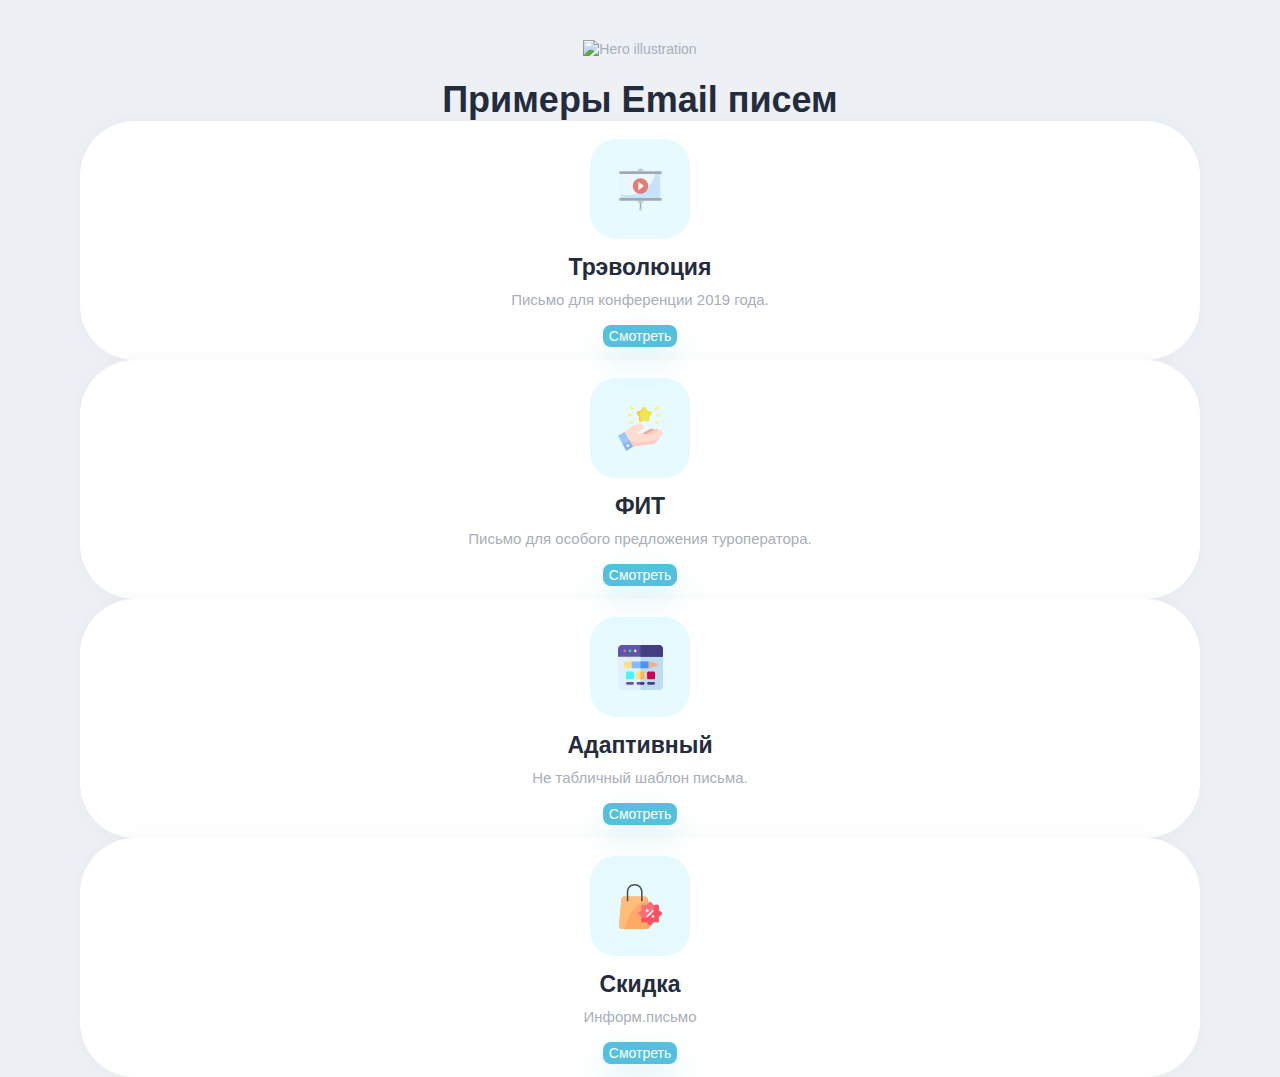
==== index.html @ ebe29a0d "Add email samples" ====
<!DOCTYPE HTML>
<html>

<head>
    <title>Карусель писем</title>
    <meta charset="UTF-8">
    <meta name="viewport" content="width=device-width, initial-scale=1, minimum-scale=1, maximum-scale=1, user-scalable=no" />

    <link rel="stylesheet" href="https://use.typekit.net/kbk6tcd.css">
    <link rel="stylesheet" href="https://cdnjs.cloudflare.com/ajax/libs/slick-carousel/1.9.0/slick.min.css" integrity="sha256-UK1EiopXIL+KVhfbFa8xrmAWPeBjMVdvYMYkTAEv/HI=" crossorigin="anonymous" />

    <script src="https://code.jquery.com/jquery-3.4.1.min.js" integrity="sha256-CSXorXvZcTkaix6Yvo6HppcZGetbYMGWSFlBw8HfCJo=" crossorigin="anonymous"></script>
    <script src="https://cdnjs.cloudflare.com/ajax/libs/slick-carousel/1.9.0/slick.min.js" integrity="sha256-NXRS8qVcmZ3dOv3LziwznUHPegFhPZ1F/4inU7uC8h0=" crossorigin="anonymous"></script>
    <link rel="stylesheet" href="style.css">
    <script src="script.js"></script>
</head>

<body>
<div class="main">
    <div class="shell">
        <div class="hero-image">
            <img src="http://mariospittas.com/demo/popular-frameworks/assets/images/hero-illustration.svg" alt="Hero illustration">
        </div>
        <div class="heading-main">
            <h2>Примеры Email писем</h2>
        </div>

        <div class="carousel">
            <div class="slick-slider">
                <div class="carousel-block">
                    <div class="cb-image">
                        <img src="images/projector.svg" alt="">
                    </div>
                    <div class="cb-content">
                        <h4>Трэволюция</h4>
                        <p>Письмо для конференции 2019 года.</p>
                    </div>
                    <a href="samples/trevolution.html" class="cb-link" target="_blank">Смотреть</a>
                </div>

                <div class="carousel-block">
                    <div class="cb-image" style="background: #E6FAFF;">
                        <img src="images/review.svg" alt="">
                    </div>
                    <div class="cb-content">
                        <h4>ФИТ</h4>
                        <p>Письмо для особого предложения туроператора.</p>
                    </div>
                    <a href="samples/fit.html" class="cb-link" target="_blank">Смотреть</a>
                </div>

                <div class="carousel-block">
                    <div class="cb-image" style="background: #E6FAFF;">
                        <img src="images/task.svg" alt="">
                    </div>
                    <div class="cb-content">
                        <h4>Адаптивный</h4>
                        <p>Не табличный шаблон письма.</p>
                    </div>
                    <a href="samples/adaptive.html" class="cb-link" target="_blank">Смотреть</a>
                </div>

                <div class="carousel-block">
                    <div class="cb-image" style="background: #E6FAFF;">
                        <img src="images/sale.svg" alt="">
                    </div>
                    <div class="cb-content">
                        <h4>Скидка</h4>
                        <p>Информ.письмо</p>
                    </div>
                    <a href="samples/sale.html" class="cb-link" target="_blank">Смотреть</a>
                </div>

            </div>
        </div>
    </div>
</div>
</body>

</html>
---- style.css ----
* {
    margin: 0;
    padding: 0;
    outline: 0;
    -webkit-tap-highlight-color: rgba(0, 0, 0, 0);
    box-sizing: border-box;
}

body, html { height: 100%; }
body {
    font-family: proxima-nova, sans-serif;
    font-size: 14px;
    line-height: 1.3em;
    color: #A9AEB9;
    background: #EDF0F5;
}


p { margin-bottom: 1.5rem; }
h1, h2, h3, h4, h5, h6 {
    line-height: 1.2em;
    color: #242B3D;
}

img {
    max-width: 100%;
}

h1 { font-size: 52px; }
h2 { font-size: 42px; }
h3 { font-size: 30px; }
h4 { font-size: 24px; }
h5 { font-size: 20px; }
h6 { font-size: 16px; }

.shell { max-width: 1200px; margin: 0 auto; }

/* My code */
.main {
    padding-top: 80px;
}

.heading-main {
    max-width: 760px;
    margin: 0 auto;
    text-align: center;
    position: relative;
    margin-bottom: 20px;
}

.heading-main h1 {
    font-weight: 700;
}

.hero-image {
    text-align: center;
    margin-bottom: 20px;
}

.carousel-block {
    background: #fff;
    height: 210px;
    border-radius: 55px;
    text-align: center;
    padding: 16px;
    box-shadow: 0 0 24px rgba(35, 36, 39, 0.03);
}

.slick-slide {
    margin: 40px 15px;
}

.cb-image {
    width: 88px;
    height: 88px;
    background: #E6FAFF;
    border-radius: 26px;
    margin: 0 auto 15px auto;
    display: flex;
    align-items: center;
    justify-content: center;
}

.cb-image img {
    height: 45px;
}

.cb-content {
    text-align: center;
}

.cb-content h4 {
    margin-bottom: 5px;
    font-size: 23px;
}

.cb-content p {
    margin: 0;
}

.cb-link {
    text-decoration: none;
    font-size: 14px;
    color: #fff;
    text-align: center;
    padding: 2px 6px;
    background: #53C1DE;
    border-radius: 8px;
    position: relative;
    top: 11px;
    box-shadow: 0 13px 30px rgba(83,193,222,0.2);
    transition: background .3s ease-in-out, transform .3s ease-in-out, opacity .3s ease-in-out, visibility .3s ease-in-out;
    position: relative;
    display: inline-block;
    transform: translateY(6px);
    visibility: hidden;
    opacity: 0;
}

.carousel-block:hover .cb-link {
    transform: translateY(0);
    visibility: visible;
    opacity: 1;
}

.cb-link:hover {
    background: #41bada;
}

.slick-arrow {
    position: absolute;
    z-index: 999;
    top: 50%;
    transform: translateY(-50%);
    left: -50px;
    width: 30px;
    height: 30px;
    background: grey;
    border-radius: 50%;
    border: none;
    overflow: hidden;
    text-indent: -9999px;
    font-size: 0;
    background-color: transparent;
    background-image: url('https://svgshare.com/i/HFM.svg');
    background-repeat: no-repeat;
    background-position: center;
    opacity: 0.4;
    transition: opacity .2s ease;
    cursor: pointer;
}

.slick-arrow:hover {
    opacity: 0.7;
}

.slick-next {
    left: auto;
    right: -50px;
    background-image: url('https://svgshare.com/i/HG0.svg');
}

.slick-dots {
    display: flex;
    list-style-type: none;
    justify-content: center;
}

.slick-dots li {
    margin: 0 6px;
    height: 7px;
}

.slick-dots li button {
    width: 7px;
    height: 7px;
    border-radius: 5px;
    font-size: 0;
    overflow: hidden;
    text-indent: -9999px;
    background: #cfd1d8;
    border: none;
}

.slick-dots li.slick-active button {
    background: #B875D0;
}

.bottom-text {
    margin: 90px 0 30px 0;
    display: flex;
    justify-content: space-between;
    align-items: center;
}

.bottom-text p {
    margin: 0;
}

.bottom-text p + p {
    margin-top: 5px;
}

.bottom-text a {
    text-decoration: none;
    color: #242B3D;
    transition: color .2s ease;
}

.bottom-text a:hover {
    color: #B875D0;
}

.bottom-text div p:first-child a:hover {
    color: #7DD075;
}

.bottom-text div p:last-child a:hover {
    color: #5D99FA;
}

@media only screen and (max-width: 1366px) {
    .main {
        padding-top: 40px;
    }
    .heading-main {
        margin-bottom: 0;
    }
}

@media only screen and (max-width: 1280px) {
    .shell {
        padding: 0 40px;
    }
    .slick-slide {
        margin: 50px 10px;
    }
    .carusel {
        padding: 0 20px;
    }
    .carousel-block {
        height: 239px;
        padding: 18px;
    }
    .cb-link {
        opacity: 1;
        visibility: visible;
        transform: translateY(0);
    }
    .cb-image {
        width: 100px;
        height: 100px;
    }
    .cb-content h4 {
        margin-bottom: 7px;
    }
    .cb-content p {
        font-size: 15px;
        line-height: 1.4em;
        margin-bottom: 4px;
    }

    h2 {
        font-size: 36px;
    }
}

@media only screen and (max-width: 1024px) {
    .carousel-block {
        height: auto;
        min-height: 209px;
        padding: 15px 5px;
    }
    .cb-content p {
        min-height: 42px;
        max-width: 80%;
        margin: 0 auto 10px auto;
        font-size: 13px;
    }
    .cb-link {
        padding: 5px 15px;
        border-radius: 6px;
        top: auto;
    }
}

@media only screen and (max-width: 767px) {
    .shell {
        padding: 0 15px;
    }
    .slick-slide {
        margin: 10px 5px;
    }
    .carousel-block {
        border-radius: 34px;
    }
    .cb-image {
        width: 80px;
        height: 80px;
    }
    .cb-image img {
        height: 40px;
    }
    .cb-content h4 {
        font-size: 22px;
    }
    .cb-content p {
        max-width: none;
    }
    .cb-link {
        padding: 3px 12px;
        font-size: 13px;
    }
    .slick-dots {
        margin-top: 10px;
    }
    .hero-image {
        padding: 0 15%;
        margin-bottom: 10px;
    }
    .heading-main {
        margin-bottom: 20px;
    }
    h2 {
        font-size: 30px;
        line-height: 1.2em;
    }
    .bottom-text {
        margin: 60px 0 30px 0;
        padding: 0 10px;
        display: block;
    }
    .bottom-text p {
        font-size: 13px;
    }
    .bottom-text p + p {
        margin-top: 2px;
    }
    .bottom-text div + div {
        margin-top: 2px;
    }
    .bottom-text p a {
        color: #4e5465;
    }
}
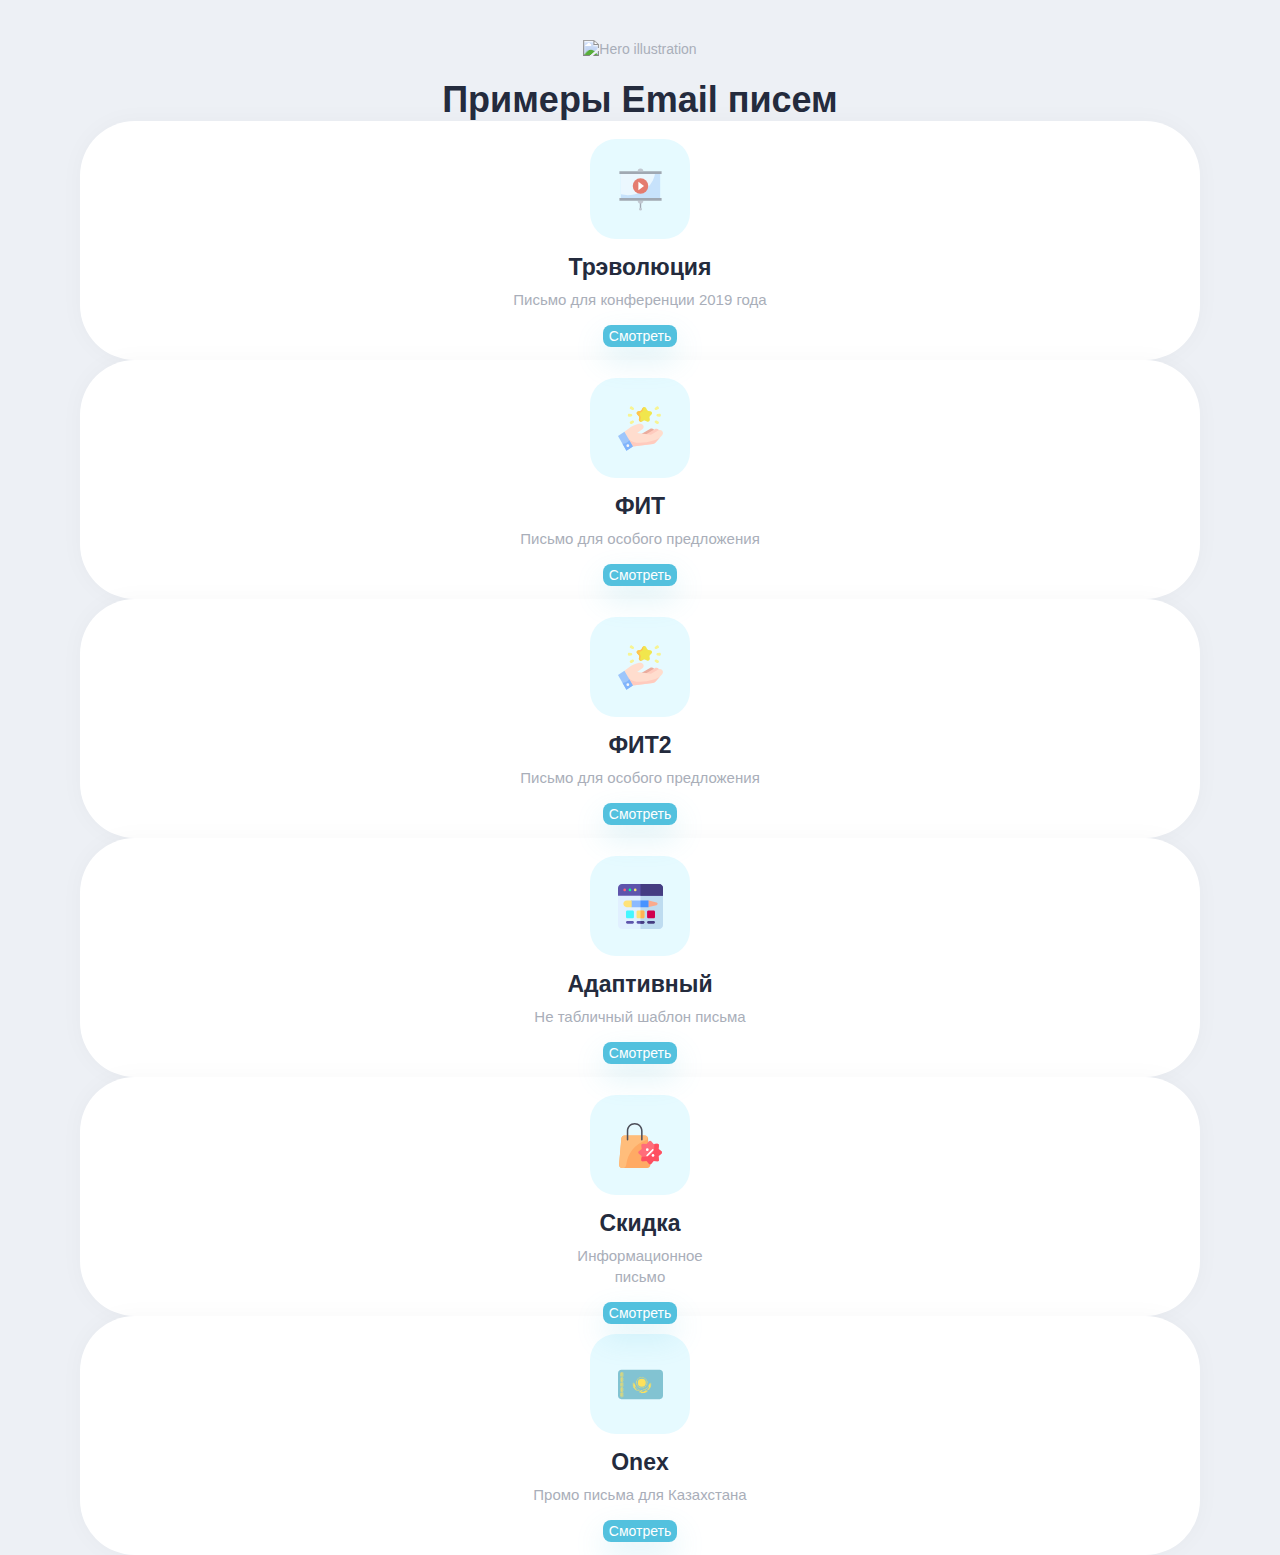
==== commit fdcab38c: "Add emails" ====
--- a/index.html
+++ b/index.html
@@ -33,44 +33,60 @@
                     </div>
                     <div class="cb-content">
                         <h4>Трэволюция</h4>
-                        <p>Письмо для конференции 2019 года.</p>
+                        <p>Письмо для конференции 2019 года</p>
                     </div>
                     <a href="samples/trevolution.html" class="cb-link" target="_blank">Смотреть</a>
                 </div>
-
                 <div class="carousel-block">
                     <div class="cb-image" style="background: #E6FAFF;">
                         <img src="images/review.svg" alt="">
                     </div>
                     <div class="cb-content">
                         <h4>ФИТ</h4>
-                        <p>Письмо для особого предложения туроператора.</p>
+                        <p>Письмо для особого предложения</p>
                     </div>
                     <a href="samples/fit.html" class="cb-link" target="_blank">Смотреть</a>
                 </div>
-
+                <div class="carousel-block">
+                    <div class="cb-image" style="background: #E6FAFF;">
+                        <img src="images/review.svg" alt="">
+                    </div>
+                    <div class="cb-content">
+                        <h4>ФИТ2</h4>
+                        <p>Письмо для особого предложения</p>
+                    </div>
+                    <a href="samples/fit2.html" class="cb-link" target="_blank">Смотреть</a>
+                </div>
                 <div class="carousel-block">
                     <div class="cb-image" style="background: #E6FAFF;">
                         <img src="images/task.svg" alt="">
                     </div>
                     <div class="cb-content">
                         <h4>Адаптивный</h4>
-                        <p>Не табличный шаблон письма.</p>
+                        <p>Не табличный шаблон письма</p>
                     </div>
                     <a href="samples/adaptive.html" class="cb-link" target="_blank">Смотреть</a>
                 </div>
-
                 <div class="carousel-block">
                     <div class="cb-image" style="background: #E6FAFF;">
                         <img src="images/sale.svg" alt="">
                     </div>
                     <div class="cb-content">
                         <h4>Скидка</h4>
-                        <p>Информ.письмо</p>
+                        <p>Информационное<br>письмо</p>
                     </div>
                     <a href="samples/sale.html" class="cb-link" target="_blank">Смотреть</a>
                 </div>
-
+                <div class="carousel-block">
+                    <div class="cb-image" style="background: #E6FAFF;">
+                        <img src="images/kazakhstan.svg" alt="">
+                    </div>
+                    <div class="cb-content">
+                        <h4>Onex</h4>
+                        <p>Промо письма для Казахстана</p>
+                    </div>
+                    <a href="samples/onex.html" class="cb-link" target="_blank">Смотреть</a>
+                </div>
             </div>
         </div>
     </div>
